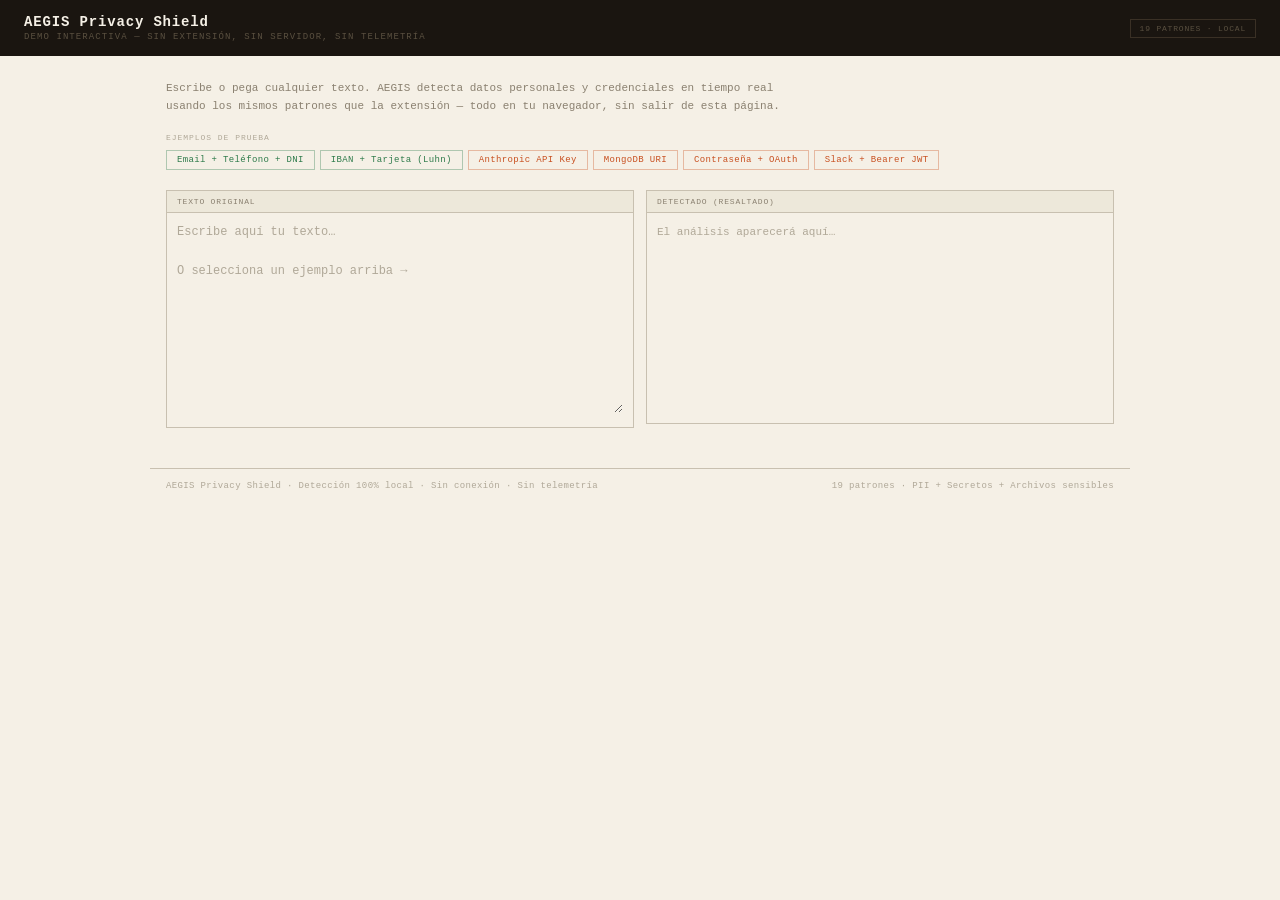
==== index.html @ daa3a783 "docs: añadir licencia MIT y página de entrada para GitHub Pages index.html redirige a demo.html para" ====
<!doctype html>
<html lang="es">
<head>
<meta charset="utf-8">
<title>AEGIS Privacy Shield</title>
<meta http-equiv="refresh" content="0; url=demo.html">
<link rel="canonical" href="demo.html">
</head>
<body>
<p><a href="demo.html">Abrir la demo de AEGIS Privacy Shield</a></p>
</body>
</html>
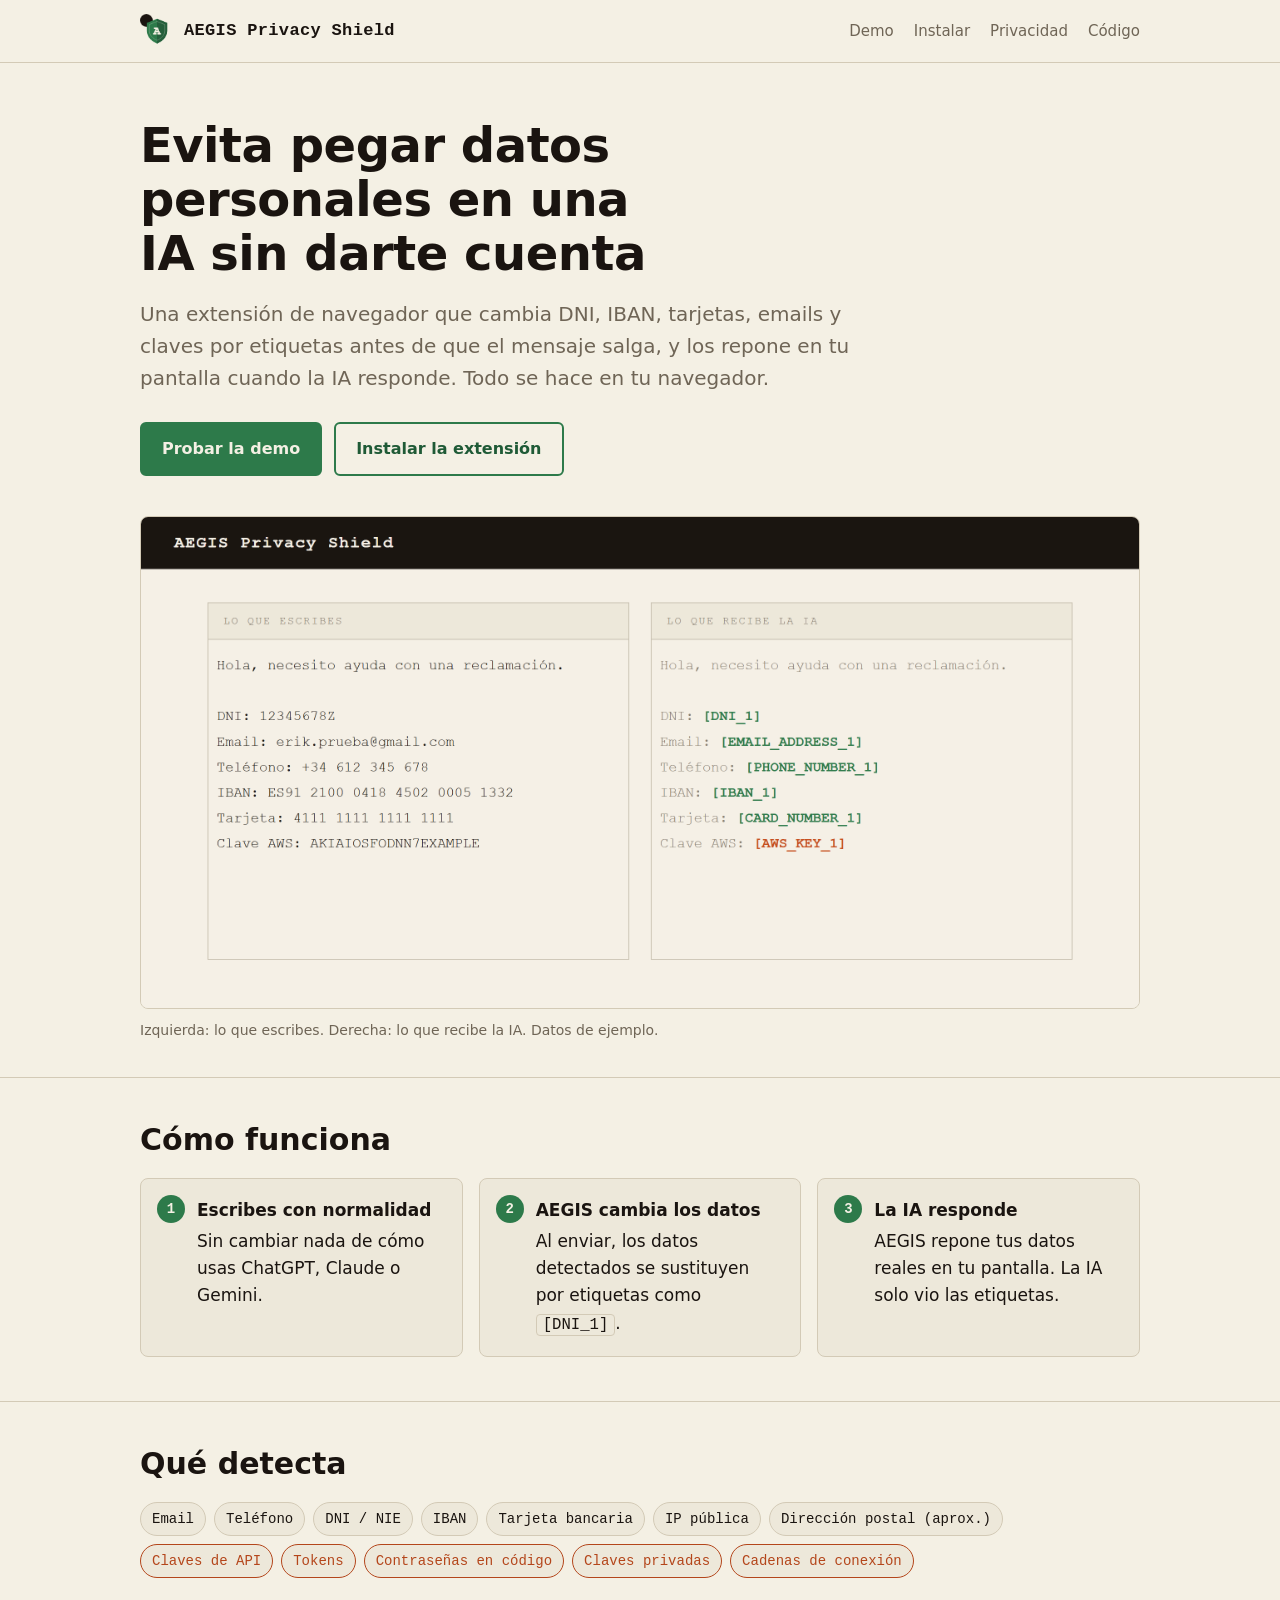
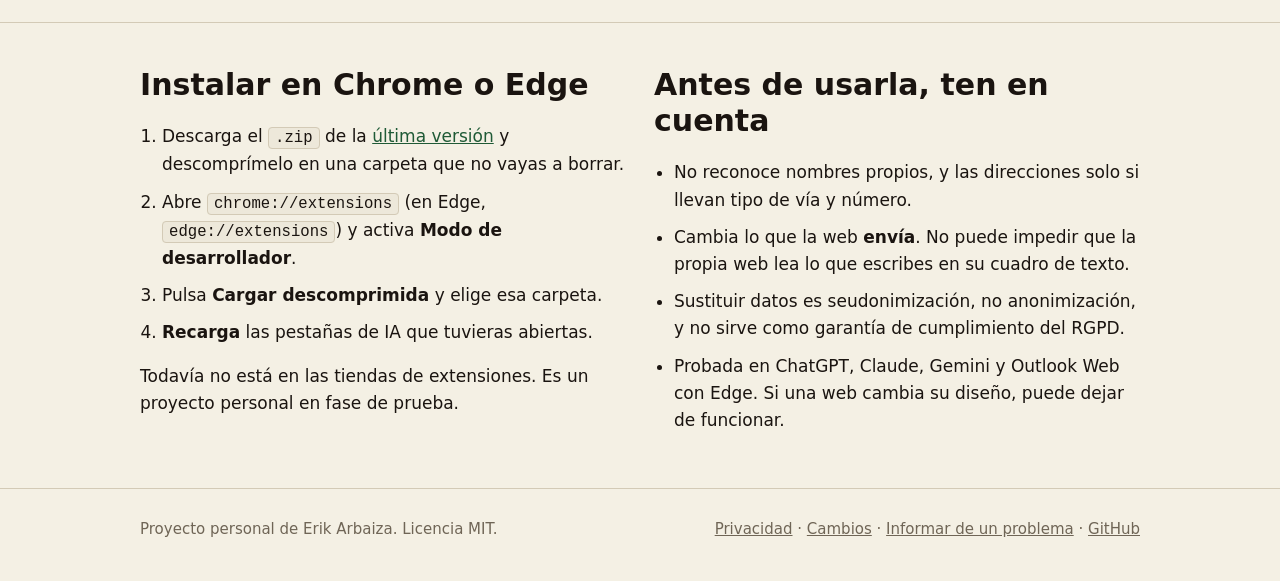
==== commit 9cae12e6: "feat: página de inicio del proyecto con demo, instalación y límites" ====
--- a/index.html
+++ b/index.html
@@ -2,11 +2,149 @@
 <html lang="es">
 <head>
 <meta charset="utf-8">
+<meta name="viewport" content="width=device-width, initial-scale=1">
 <title>AEGIS Privacy Shield</title>
-<meta http-equiv="refresh" content="0; url=demo.html">
-<link rel="canonical" href="demo.html">
+<meta name="description" content="Extensión de navegador que cambia datos personales y claves por etiquetas antes de enviarlos a ChatGPT, Claude o Gemini, y los repone en tu pantalla. Todo en local.">
+<link rel="icon" type="image/png" href="icons/icon32.png">
+<style>
+:root{
+  --bg:#F4F0E4; --panel:#EDE8DA; --ink:#1A1410; --muted:#6F6556; --line:#D3CAB6;
+  --green:#2D7A4A; --green-ink:#1F5A36; --warn:#B4461B; --btn-text:#F4F0E4;
+  --mono:ui-monospace,"Cascadia Code","SFMono-Regular",Consolas,"Liberation Mono",monospace;
+  --sans:system-ui,-apple-system,"Segoe UI",Roboto,"Helvetica Neue",Arial,sans-serif;
+}
+@media (prefers-color-scheme:dark){
+  :root{--bg:#14110D; --panel:#1E1913; --ink:#EDE8DA; --muted:#A39A88; --line:#3A3227;
+        --green:#4DAA6F; --green-ink:#6FD093; --warn:#E0804F; --btn-text:#14110D}
+}
+*{box-sizing:border-box}
+html{scroll-behavior:smooth}
+body{margin:0;background:var(--bg);color:var(--ink);font-family:var(--sans);line-height:1.6;font-size:17px}
+a{color:var(--green-ink)}
+a:focus-visible,.btn:focus-visible{outline:3px solid var(--green);outline-offset:3px;border-radius:4px}
+.wrap{max-width:1040px;margin:0 auto;padding:0 20px}
+header{border-bottom:1px solid var(--line)}
+.bar{display:flex;align-items:center;justify-content:space-between;gap:16px;padding-block:14px;flex-wrap:wrap}
+.brand{display:flex;align-items:center;gap:10px;font-family:var(--mono);font-weight:700;letter-spacing:.02em;text-decoration:none;color:var(--ink)}
+.brand img{width:34px;height:34px}
+nav{display:flex;gap:20px;font-size:15px}
+nav a{color:var(--muted);text-decoration:none}
+nav a:hover{color:var(--ink);text-decoration:underline}
+.hero{padding-block:56px 36px}
+h1{font-size:clamp(30px,5vw,48px);line-height:1.12;margin:0 0 18px;max-width:20ch;text-wrap:balance;letter-spacing:-.01em}
+.lead{font-size:clamp(17px,2.2vw,20px);color:var(--muted);max-width:60ch;margin:0 0 28px}
+.cta{display:flex;gap:12px;flex-wrap:wrap}
+.btn{display:inline-block;padding:12px 20px;border-radius:6px;font-weight:600;text-decoration:none;border:2px solid var(--green);font-size:16px}
+.btn.primary{background:var(--green);color:var(--btn-text)}
+.btn.ghost{color:var(--green-ink)}
+.btn:hover{filter:brightness(1.08)}
+figure{margin:40px 0 0}
+figure img{display:block;width:100%;height:auto;border:1px solid var(--line);border-radius:8px}
+figcaption{font-size:14px;color:var(--muted);margin-top:10px}
+section{padding:44px 0;border-top:1px solid var(--line)}
+h2{font-size:clamp(22px,3vw,30px);margin:0 0 20px;line-height:1.2}
+.steps{display:grid;grid-template-columns:repeat(auto-fit,minmax(240px,1fr));gap:16px;margin:0;padding:0;list-style:none;counter-reset:s}
+.steps li{background:var(--panel);border:1px solid var(--line);border-radius:8px;padding:18px 18px 18px 56px;position:relative;counter-increment:s}
+.steps li::before{content:counter(s);position:absolute;left:16px;top:16px;width:28px;height:28px;border-radius:50%;background:var(--green);color:var(--btn-text);font-family:var(--mono);font-weight:700;display:grid;place-items:center;font-size:14px}
+.steps strong{display:block;margin-bottom:4px}
+.chips{display:flex;flex-wrap:wrap;gap:8px;margin:0;padding:0;list-style:none}
+.chips li{font-family:var(--mono);font-size:14px;padding:5px 11px;border-radius:999px;border:1px solid var(--line);background:var(--panel)}
+.chips li.sec{border-color:var(--warn);color:var(--warn)}
+.cols{display:grid;grid-template-columns:repeat(auto-fit,minmax(300px,1fr));gap:28px}
+code{font-family:var(--mono);font-size:.92em;background:var(--panel);border:1px solid var(--line);padding:1px 6px;border-radius:4px}
+ol.inst{padding-left:22px;margin:0}
+ol.inst li{margin-bottom:10px}
+ul.plain{padding-left:20px;margin:0}
+ul.plain li{margin-bottom:10px}
+footer{border-top:1px solid var(--line);padding:28px 0 40px;color:var(--muted);font-size:15px}
+footer a{color:var(--muted)}
+.foot{display:flex;gap:18px 28px;flex-wrap:wrap;justify-content:space-between}
+@media (prefers-reduced-motion:reduce){html{scroll-behavior:auto}}
+</style>
 </head>
 <body>
-<p><a href="demo.html">Abrir la demo de AEGIS Privacy Shield</a></p>
+<header>
+  <div class="wrap bar">
+    <a class="brand" href="./"><img src="icons/icon48.png" alt="" width="34" height="34">AEGIS Privacy Shield</a>
+    <nav aria-label="Principal">
+      <a href="demo.html">Demo</a>
+      <a href="#instalar">Instalar</a>
+      <a href="https://github.com/erikarbaiza/aegis-privacy-shield/blob/main/PRIVACY.md">Privacidad</a>
+      <a href="https://github.com/erikarbaiza/aegis-privacy-shield">Código</a>
+    </nav>
+  </div>
+</header>
+
+<main>
+  <div class="wrap hero">
+    <h1>Evita pegar datos personales en una IA sin darte cuenta</h1>
+    <p class="lead">Una extensión de navegador que cambia DNI, IBAN, tarjetas, emails y claves por etiquetas antes de que el mensaje salga, y los repone en tu pantalla cuando la IA responde. Todo se hace en tu navegador.</p>
+    <div class="cta">
+      <a class="btn primary" href="demo.html">Probar la demo</a>
+      <a class="btn ghost" href="#instalar">Instalar la extensión</a>
+    </div>
+    <figure>
+      <img src="assets/aegis_antes_despues.png" width="2400" height="1180" alt="Dos paneles: a la izquierda el texto escrito con un DNI, un email, un teléfono, una dirección, un IBAN, una tarjeta y una clave de AWS; a la derecha el mismo texto tal como lo recibe la IA, con cada dato cambiado por una etiqueta como DNI_1 o EMAIL_ADDRESS_1.">
+      <figcaption>Izquierda: lo que escribes. Derecha: lo que recibe la IA. Datos de ejemplo.</figcaption>
+    </figure>
+  </div>
+
+  <section aria-labelledby="como">
+    <div class="wrap">
+      <h2 id="como">Cómo funciona</h2>
+      <ol class="steps">
+        <li><strong>Escribes con normalidad</strong>Sin cambiar nada de cómo usas ChatGPT, Claude o Gemini.</li>
+        <li><strong>AEGIS cambia los datos</strong>Al enviar, los datos detectados se sustituyen por etiquetas como <code>[DNI_1]</code>.</li>
+        <li><strong>La IA responde</strong>AEGIS repone tus datos reales en tu pantalla. La IA solo vio las etiquetas.</li>
+      </ol>
+    </div>
+  </section>
+
+  <section aria-labelledby="detecta">
+    <div class="wrap">
+      <h2 id="detecta">Qué detecta</h2>
+      <ul class="chips">
+        <li>Email</li><li>Teléfono</li><li>DNI / NIE</li><li>IBAN</li><li>Tarjeta bancaria</li><li>IP pública</li><li>Dirección postal (aprox.)</li>
+        <li class="sec">Claves de API</li><li class="sec">Tokens</li><li class="sec">Contraseñas en código</li><li class="sec">Claves privadas</li><li class="sec">Cadenas de conexión</li>
+      </ul>
+    </div>
+  </section>
+
+  <section id="instalar" aria-labelledby="inst">
+    <div class="wrap cols">
+      <div>
+        <h2 id="inst">Instalar en Chrome o Edge</h2>
+        <ol class="inst">
+          <li>Descarga el <code>.zip</code> de la <a href="https://github.com/erikarbaiza/aegis-privacy-shield/releases/latest">última versión</a> y descomprímelo en una carpeta que no vayas a borrar.</li>
+          <li>Abre <code>chrome://extensions</code> (en Edge, <code>edge://extensions</code>) y activa <strong>Modo de desarrollador</strong>.</li>
+          <li>Pulsa <strong>Cargar descomprimida</strong> y elige esa carpeta.</li>
+          <li><strong>Recarga</strong> las pestañas de IA que tuvieras abiertas.</li>
+        </ol>
+        <p>Todavía no está en las tiendas de extensiones. Es un proyecto personal en fase de prueba.</p>
+      </div>
+      <div>
+        <h2>Antes de usarla, ten en cuenta</h2>
+        <ul class="plain">
+          <li>No reconoce nombres propios, y las direcciones solo si llevan tipo de vía y número.</li>
+          <li>Cambia lo que la web <strong>envía</strong>. No puede impedir que la propia web lea lo que escribes en su cuadro de texto.</li>
+          <li>Sustituir datos es seudonimización, no anonimización, y no sirve como garantía de cumplimiento del RGPD.</li>
+          <li>Probada en ChatGPT, Claude, Gemini y Outlook Web con Edge. Si una web cambia su diseño, puede dejar de funcionar.</li>
+        </ul>
+      </div>
+    </div>
+  </section>
+</main>
+
+<footer>
+  <div class="wrap foot">
+    <span>Proyecto personal de Erik Arbaiza. Licencia MIT.</span>
+    <span>
+      <a href="https://github.com/erikarbaiza/aegis-privacy-shield/blob/main/PRIVACY.md">Privacidad</a> ·
+      <a href="https://github.com/erikarbaiza/aegis-privacy-shield/blob/main/CHANGELOG.md">Cambios</a> ·
+      <a href="https://github.com/erikarbaiza/aegis-privacy-shield/issues/new/choose">Informar de un problema</a> ·
+      <a href="https://github.com/erikarbaiza/aegis-privacy-shield">GitHub</a>
+    </span>
+  </div>
+</footer>
 </body>
 </html>
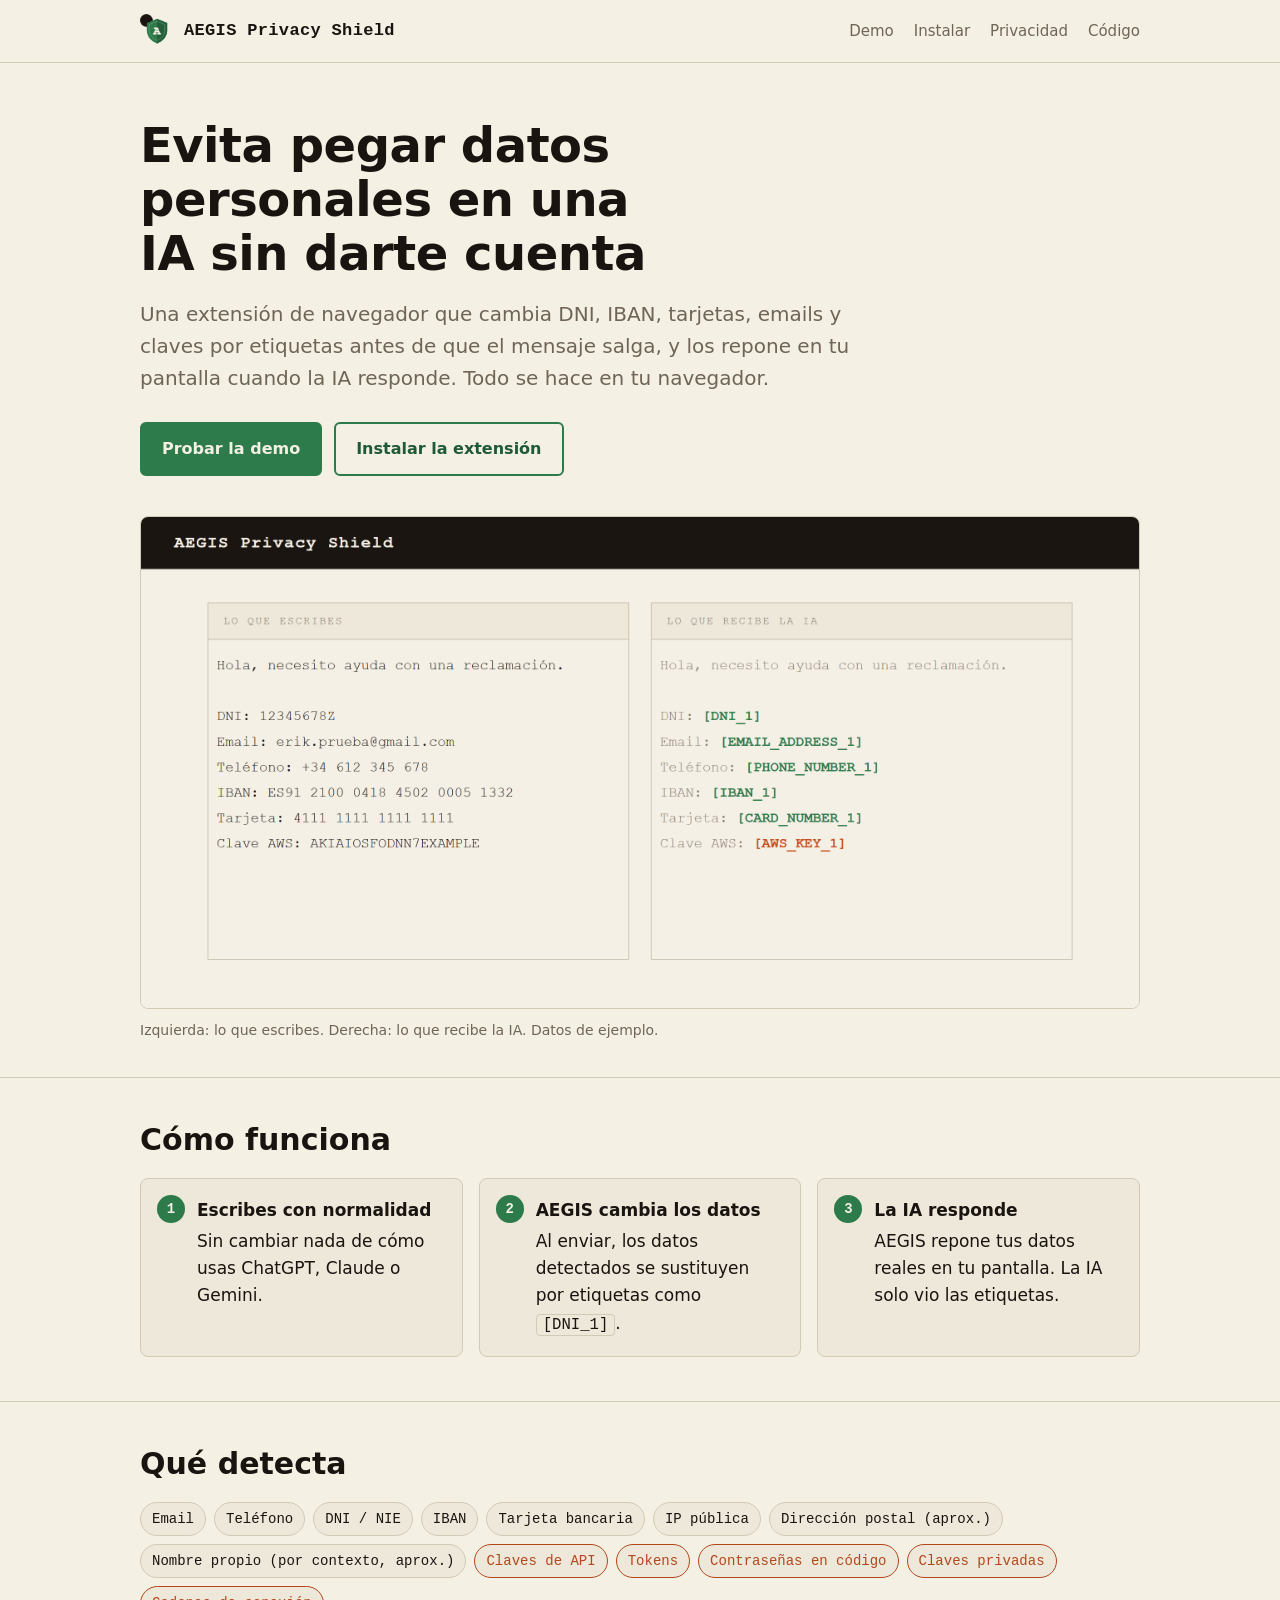
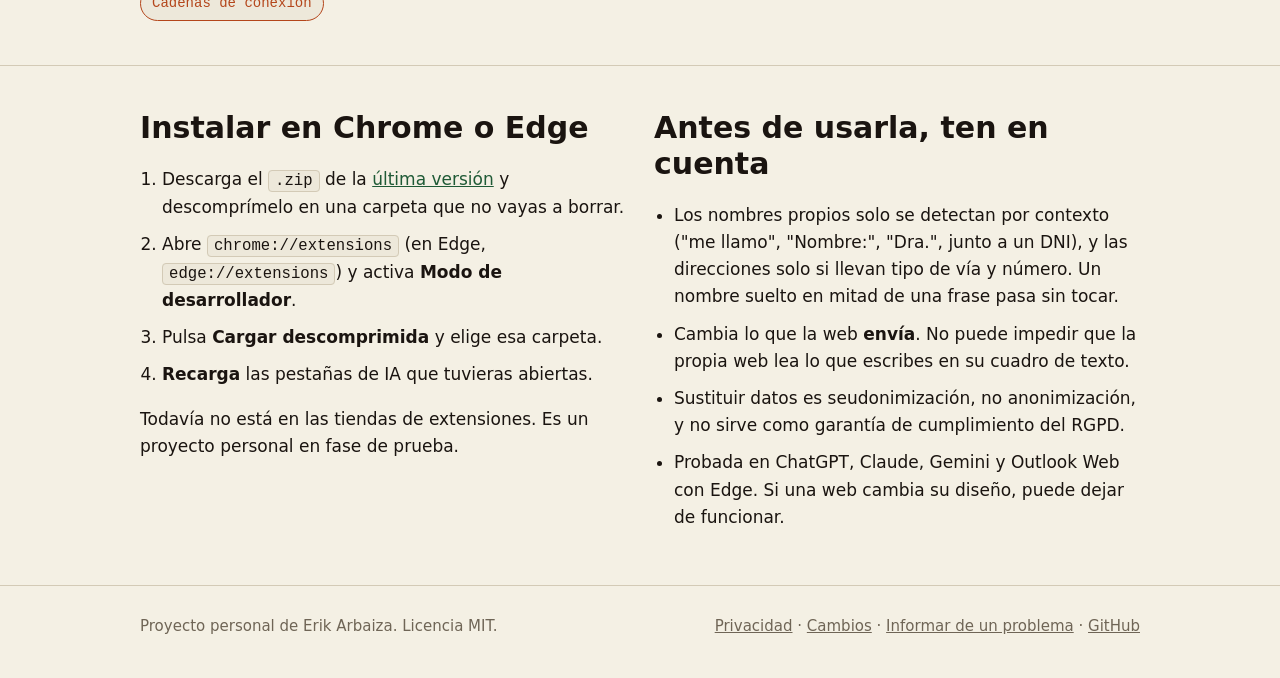
==== commit 3b17b3fc: "chore: versión 1.7.0, documentación de la detección de nombres" ====
--- a/index.html
+++ b/index.html
@@ -104,7 +104,7 @@
     <div class="wrap">
       <h2 id="detecta">Qué detecta</h2>
       <ul class="chips">
-        <li>Email</li><li>Teléfono</li><li>DNI / NIE</li><li>IBAN</li><li>Tarjeta bancaria</li><li>IP pública</li><li>Dirección postal (aprox.)</li>
+        <li>Email</li><li>Teléfono</li><li>DNI / NIE</li><li>IBAN</li><li>Tarjeta bancaria</li><li>IP pública</li><li>Dirección postal (aprox.)</li><li>Nombre propio (por contexto, aprox.)</li>
         <li class="sec">Claves de API</li><li class="sec">Tokens</li><li class="sec">Contraseñas en código</li><li class="sec">Claves privadas</li><li class="sec">Cadenas de conexión</li>
       </ul>
     </div>
@@ -125,7 +125,7 @@
       <div>
         <h2>Antes de usarla, ten en cuenta</h2>
         <ul class="plain">
-          <li>No reconoce nombres propios, y las direcciones solo si llevan tipo de vía y número.</li>
+          <li>Los nombres propios solo se detectan por contexto ("me llamo", "Nombre:", "Dra.", junto a un DNI), y las direcciones solo si llevan tipo de vía y número. Un nombre suelto en mitad de una frase pasa sin tocar.</li>
           <li>Cambia lo que la web <strong>envía</strong>. No puede impedir que la propia web lea lo que escribes en su cuadro de texto.</li>
           <li>Sustituir datos es seudonimización, no anonimización, y no sirve como garantía de cumplimiento del RGPD.</li>
           <li>Probada en ChatGPT, Claude, Gemini y Outlook Web con Edge. Si una web cambia su diseño, puede dejar de funcionar.</li>
